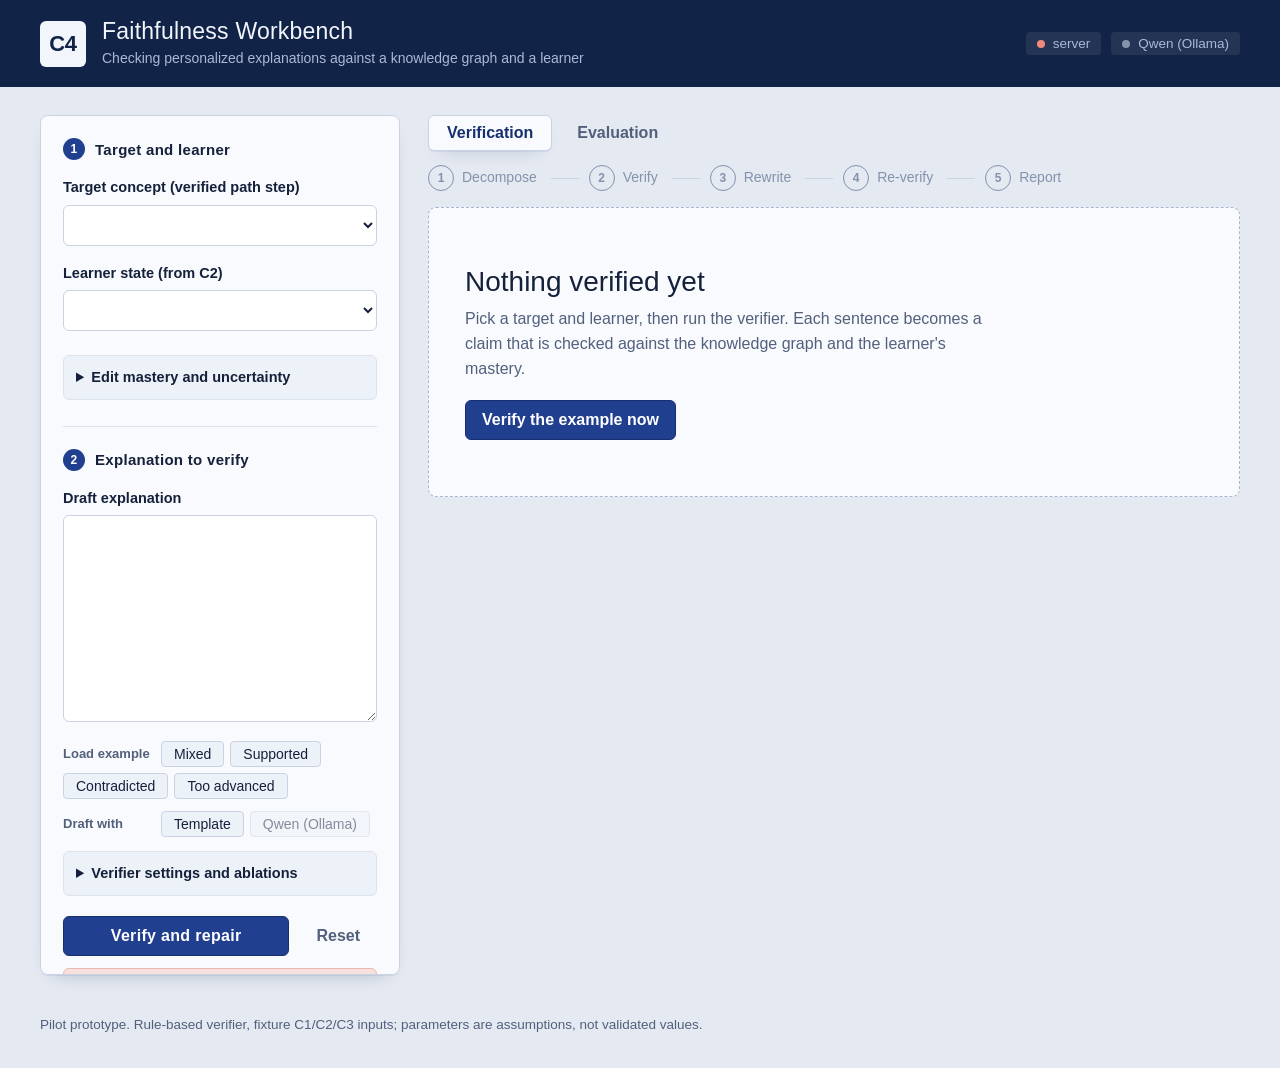
==== c4/web/index.html @ e32579dd "style: switch the workbench palette to navy blues Replace the teal and sand colours with a navy mast" ====
<!doctype html>
<html lang="en">
<head>
  <meta charset="utf-8">
  <meta name="viewport" content="width=device-width, initial-scale=1">
  <title>C4 Faithfulness Workbench</title>
  <link rel="icon" href="data:image/svg+xml,%3Csvg xmlns='http://www.w3.org/2000/svg' viewBox='0 0 32 32'%3E%3Crect width='32' height='32' fill='%23112347'/%3E%3Cpath d='M9 16.5l4.5 4.5L23 11' fill='none' stroke='white' stroke-width='3'/%3E%3C/svg%3E">
  <link rel="stylesheet" href="styles.css">
</head>
<body>
  <header class="topbar">
    <div class="brand">
      <span class="brand-mark" aria-hidden="true">C4</span>
      <div>
        <h1>Faithfulness Workbench</h1>
        <p>Checking personalized explanations against a knowledge graph and a learner</p>
      </div>
    </div>
    <div class="status" aria-live="polite">
      <span class="chip" id="chip-api" data-state="pending"><i></i>server</span>
      <span class="chip" id="chip-ollama" data-state="pending"><i></i>Qwen (Ollama)</span>
    </div>
  </header>

  <main class="layout">
    <aside class="panel inputs" aria-label="Inputs">
      <section>
        <h2 data-n="1">Target and learner</h2>
        <label for="target">Target concept (verified path step)</label>
        <select id="target"></select>
        <p class="hint" id="path-hint"></p>

        <label for="preset">Learner state (from C2)</label>
        <select id="preset"></select>
        <div id="learner-summary" class="learner-summary"></div>
        <details class="editor">
          <summary>Edit mastery and uncertainty</summary>
          <p class="hint">Mastery is the estimated probability the learner knows a concept; uncertainty is the model's
             spread around it. Untick a concept to simulate missing learner history.</p>
          <div id="learner-editor" class="learner-editor"></div>
        </details>
      </section>

      <section>
        <h2 data-n="2">Explanation to verify</h2>
        <label for="explanation">Draft explanation <span class="count" id="char-count"></span></label>
        <textarea id="explanation" rows="7" spellcheck="false" maxlength="2000"></textarea>
        <div class="tools">
          <span class="tools-label">Load example</span>
          <button type="button" class="chipbtn" data-scenario="mixed" title="Supported, contradicted and too-advanced claims together">Mixed</button>
          <button type="button" class="chipbtn" data-scenario="valid" title="Supported and appropriate">Supported</button>
          <button type="button" class="chipbtn" data-scenario="factual" title="Contradicted by the graph">Contradicted</button>
          <button type="button" class="chipbtn" data-scenario="cognitive" title="True, but relies on an unmastered concept">Too advanced</button>
        </div>
        <div class="tools">
          <span class="tools-label">Draft with</span>
          <button type="button" class="chipbtn" id="gen-template">Template</button>
          <button type="button" class="chipbtn" id="gen-ollama">Qwen (Ollama)</button>
        </div>
        <details class="editor" id="prompt-box" hidden>
          <summary>Prompt sent to the model</summary>
          <pre id="prompt-text"></pre>
        </details>
        <details class="editor">
          <summary>Verifier settings and ablations</summary>
          <div class="settings">
            <label class="check"><input type="checkbox" id="cfg-factual" checked> Factual verification</label>
            <label class="check"><input type="checkbox" id="cfg-cognitive" checked> Cognitive verification</label>
            <label class="check"><input type="checkbox" id="cfg-rewrite" checked> Rewrite loop</label>
            <label for="cfg-attempts">Max rewrite rounds <b id="cfg-attempts-val"></b></label>
            <input type="range" id="cfg-attempts" min="0" max="5" step="1">
            <label for="cfg-mastery">Mastery threshold <b id="cfg-mastery-val"></b></label>
            <input type="range" id="cfg-mastery" min="0.3" max="0.95" step="0.05">
            <label for="cfg-uncertainty">Uncertainty threshold <b id="cfg-uncertainty-val"></b></label>
            <input type="range" id="cfg-uncertainty" min="0.05" max="0.6" step="0.05">
            <p class="hint">Turning a check off reproduces the factual-only and cognitive-only ablations from the evaluation.</p>
          </div>
        </details>
        <div class="row">
          <button type="button" id="run" class="primary" title="Shortcut: ⌘/Ctrl + Enter in the text box">Verify and repair</button>
          <button type="button" id="reset" class="ghost">Reset</button>
        </div>
        <p class="error" id="error" role="alert" hidden></p>
      </section>
    </aside>

    <section class="output" aria-label="Results">
      <nav class="tabs" role="tablist">
        <button role="tab" id="tab-verify" aria-selected="true" aria-controls="view-verify">Verification</button>
        <button role="tab" id="tab-eval" aria-selected="false" aria-controls="view-eval">Evaluation</button>
      </nav>
      <div id="view-verify" role="tabpanel" aria-labelledby="tab-verify">
        <ol class="pipeline" id="pipeline" aria-label="Pipeline stages">
          <li data-stage="decompose">Decompose</li>
          <li data-stage="verify">Verify</li>
          <li data-stage="rewrite">Rewrite</li>
          <li data-stage="reverify">Re-verify</li>
          <li data-stage="report">Report</li>
        </ol>
        <div id="results" class="results">
          <div class="empty">
            <h2>Nothing verified yet</h2>
            <p>Pick a target and learner, then run the verifier. Each sentence becomes a claim that is
               checked against the knowledge graph and the learner's mastery.</p>
            <button type="button" id="run-empty">Verify the example now</button>
          </div>
        </div>
      </div>
      <div id="view-eval" role="tabpanel" aria-labelledby="tab-eval" hidden></div>
    </section>
  </main>

  <footer class="foot">
    Pilot prototype. Rule-based verifier, fixture C1/C2/C3 inputs; parameters are assumptions, not validated values.
  </footer>
  <script src="app.js"></script>
</body>
</html>
---- c4/web/styles.css ----
/* C4 workbench - quiet editorial theme: white paper, ink text, hairline rules. */
/* Josefin Sans (SIL OFL 1.1, see fonts/OFL.txt), self-hosted so the demo works offline. */
@font-face {
  font-family: "Josefin Sans"; font-style: normal; font-weight: 100 700; font-display: swap;
  src: url("fonts/JosefinSans.ttf") format("truetype");
}
@font-face {
  font-family: "Josefin Sans"; font-style: italic; font-weight: 100 700; font-display: swap;
  src: url("fonts/JosefinSans-Italic.ttf") format("truetype");
}

:root {
  --bg: #e4e9f2; --panel: #f8fafd; --panel-2: #edf1f8; --line: #c9d3e3; --line-soft: #dde4f0;
  --ink: #15203a; --muted: #52607c; --faint: #8592ac;
  --head: #112347; --head-ink: #f2f5fb; --head-muted: #a9b9d8;
  --accent: #213f8f; --accent-strong: #162f6e; --accent-soft: #d9e3f6;
  --ok: #2b7a4b; --ok-bg: #e0f0e4; --bad: #b0382b; --bad-bg: #f8e1dc;
  --warn: #8f6208; --warn-bg: #f6e9c8; --info: #2f5f9e; --info-bg: #dfe9f6;
  --series-fact: #213f8f; --series-cog: #d08a1e;
  --radius: 8px; --shadow: 0 1px 0 rgba(15, 30, 70, .06), 0 8px 20px -14px rgba(15, 30, 70, .4);
  --font: "Josefin Sans", "Avenir Next", "Century Gothic", "Helvetica Neue", Arial, sans-serif;
}
* { box-sizing: border-box; }
html { color-scheme: light; scroll-behavior: smooth; }
body { margin: 0; background: var(--bg); color: var(--ink); font: 400 16px/1.55 var(--font); }
h1, h2, h3, p { margin: 0; }
button, select, textarea, input, pre, code, summary { font-family: var(--font); color: inherit; }
button, select, textarea, input { font-size: inherit; }
::selection { background: #f3d98b; }

/* ---------- masthead ---------- */
.topbar {
  display: flex; align-items: center; justify-content: space-between; gap: 24px;
  padding: 18px 40px; background: var(--head); color: var(--head-ink);
}
.brand { display: flex; align-items: center; gap: 16px; min-width: 0; }
.brand-mark {
  display: grid; place-items: center; width: 46px; height: 46px; border-radius: 6px;
  background: var(--head-ink); color: var(--head); font: 700 22px/1 var(--font); letter-spacing: -.01em;
}
.brand h1 { font: 400 23px/1.2 var(--font); letter-spacing: .01em; }
.brand p { color: var(--head-muted); font-size: 14px; margin-top: 2px; }
.status { display: flex; gap: 10px; flex-wrap: wrap; justify-content: flex-end; }
.chip {
  display: inline-flex; align-items: center; gap: 8px; padding: 4px 11px; border-radius: 4px;
  font: 400 13.5px var(--font); color: var(--head-muted); background: rgba(255, 255, 255, .08);
}
.chip i { width: 8px; height: 8px; border-radius: 50%; background: var(--faint); }
.chip[data-state="ok"] { color: var(--head-ink); } .chip[data-state="ok"] i { background: #6fd39a; }
.chip[data-state="off"] i { background: #f08a7c; }

/* ---------- layout ---------- */
.layout {
  display: grid; grid-template-columns: 360px minmax(0, 1fr); gap: 28px;
  max-width: 1320px; margin: 0 auto; padding: 28px 40px 8px; align-items: start;
}
.panel, .inputs, .block, .tile, .claim, .step, .banner {
  background: var(--panel); border: 1px solid var(--line); border-radius: var(--radius); box-shadow: var(--shadow);
}
.inputs { position: sticky; top: 20px; max-height: calc(100vh - 40px); overflow: auto; padding: 22px 22px 24px; }
.inputs section + section { margin-top: 26px; padding-top: 22px; border-top: 1px solid var(--line-soft); }
.inputs h2 {
  display: flex; align-items: center; gap: 10px; font: 600 15px var(--font); letter-spacing: .02em; color: var(--ink); margin-bottom: 2px;
}
.inputs h2::before {
  content: attr(data-n); display: inline-grid; place-items: center; width: 22px; height: 22px; border-radius: 50%;
  background: var(--accent); color: #fff; font: 600 12px var(--font);
}
label { display: block; font-weight: 600; font-size: 14.5px; margin: 16px 0 6px; }
.count { font-weight: 400; color: var(--faint); float: right; font-size: 13px; }
select, textarea {
  width: 100%; padding: 10px 12px; background: #fff; border: 1px solid var(--line); border-radius: 6px; outline: none;
  transition: border-color .15s, box-shadow .15s;
}
select:hover, textarea:hover { border-color: #a9b6cf; }
select:focus, textarea:focus { border-color: var(--accent); box-shadow: 0 0 0 3px rgba(33, 63, 143, .2); }
textarea { resize: vertical; min-height: 130px; font: 400 17px/1.55 var(--font); }
.hint { color: var(--muted); font-size: 13.5px; margin-top: 7px; }
.row { display: flex; gap: 10px; margin-top: 20px; }
button {
  cursor: pointer; border-radius: 6px; padding: 10px 16px; border: 1px solid var(--line); background: #fff;
  font-weight: 600; transition: background .15s, border-color .15s, transform .05s;
}
button:hover:not(:disabled) { border-color: var(--accent); color: var(--accent-strong); }
button:active:not(:disabled) { transform: translateY(1px); }
button:disabled { opacity: .5; cursor: default; }
button:focus-visible { outline: 3px solid rgba(33, 63, 143, .45); outline-offset: 2px; }
button.primary { background: var(--accent); color: #fff; border-color: var(--accent-strong); flex: 1; font-size: 16px; letter-spacing: .02em; }
button.primary:hover:not(:disabled) { background: var(--accent-strong); color: #fff; }
button.ghost { border-color: transparent; background: transparent; color: var(--muted); }
.error { margin-top: 12px; padding: 9px 12px; border-radius: 6px; background: var(--bad-bg); border: 1px solid #e8b9b0; color: var(--bad); font-size: 14px; }
.learner-summary { margin-top: 10px; display: flex; flex-wrap: wrap; gap: 6px; }
.learner-summary .chip { color: var(--ink); background: var(--panel-2); border: 1px solid var(--line-soft); padding: 2px 9px; font-size: 13px; }
.learner-summary .chip i { display: none; }

/* ---------- output ---------- */
.tabs { display: flex; gap: 6px; margin-bottom: 14px; }
.tabs button {
  border: 1px solid transparent; border-radius: 6px; background: transparent; color: var(--muted); padding: 8px 18px;
}
.tabs button:hover { background: rgba(255, 255, 255, .5); border-color: transparent; color: var(--ink); }
.tabs button[aria-selected="true"] { background: var(--panel); border-color: var(--line); color: var(--accent-strong); box-shadow: var(--shadow); }
#view-verify, #view-eval { padding: 0; }
.pipeline { display: flex; flex-wrap: wrap; list-style: none; margin: 0 0 16px; padding: 0; font-size: 14px; counter-reset: stage; }
.pipeline li { counter-increment: stage; display: flex; align-items: center; gap: 8px; color: var(--faint); }
.pipeline li::before {
  content: counter(stage); display: inline-grid; place-items: center; width: 24px; height: 24px; border-radius: 50%;
  border: 1.5px solid var(--faint); font-size: 12px; font-weight: 600;
}
.pipeline li + li::after { content: none; }
.pipeline li + li { margin-left: 10px; }
.pipeline li + li > span { display: none; }
.pipeline li:not(:last-child)::after { content: ""; display: inline-block; width: 28px; height: 1.5px; background: var(--line); margin-left: 6px; }
.pipeline li.done { color: var(--ink); font-weight: 600; }
.pipeline li.done::before { content: "✓"; background: var(--accent); border-color: var(--accent); color: #fff; }
.empty { padding: 56px 36px; text-align: left; color: var(--muted); background: var(--panel); border: 1px dashed #a9b6cf; border-radius: var(--radius); }
.empty h2 { font: 400 28px/1.25 var(--font); color: var(--ink); margin-bottom: 8px; }
.empty p { max-width: 520px; margin: 0 0 18px; }
.empty button { background: var(--accent); color: #fff; border-color: var(--accent-strong); }
.empty button:hover:not(:disabled) { background: var(--accent-strong); color: #fff; }
.foot { max-width: 1320px; margin: 18px auto 0; padding: 14px 40px 32px; color: var(--muted); font-size: 13.5px; }

/* ---------- results ---------- */
.verdict { display: flex; align-items: center; gap: 14px; padding: 14px 18px; border-radius: var(--radius); margin-bottom: 14px; border: 1px solid; }
.verdict.ok { background: var(--ok-bg); border-color: #b5d8bf; color: #1d5a37; }
.verdict.warn { background: var(--warn-bg); border-color: #e3cf97; color: var(--warn); }
.verdict .mark { display: grid; place-items: center; width: 34px; height: 34px; border-radius: 50%; background: currentColor; flex: none; }
.verdict .mark span { color: #fff; font-weight: 700; font-size: 18px; }
.verdict strong { display: block; font: 600 18px/1.3 var(--font); }
.verdict small { font-size: 14px; opacity: .9; }
.tiles { display: grid; grid-template-columns: repeat(3, minmax(0, 1fr)); gap: 12px; margin: 0 0 14px; border: 0; }
.tile { padding: 14px 18px 15px; border-left-width: 1px; }
.tile:nth-child(3n + 1) { padding-left: 18px; }
.tile .label { font-size: 13px; color: var(--muted); font-weight: 600; letter-spacing: .04em; text-transform: uppercase; }
.tile .value { font: 300 34px/1.15 var(--font); margin-top: 4px; font-variant-numeric: tabular-nums; }
.tile .value .arrow { color: var(--faint); margin: 0 6px; font-size: 22px; }
.tile .sub { font-size: 13.5px; color: var(--muted); margin-top: 3px; }
.tile.good .value { color: var(--ok); }
.block { margin: 0 0 14px; padding: 20px 22px 22px; }
.block > h3 { font: 400 25px/1.25 var(--font); }
.block > p.lede { color: var(--muted); font-size: 14.5px; margin: 3px 0 14px; }
.claims, .trace { display: grid; gap: 10px; border: 0; }
.claim { border-left: 5px solid var(--line); padding: 13px 16px 14px; box-shadow: none; background: #fff; }
.claim[data-ok="true"] { border-left-color: var(--ok); }
.claim[data-ok="false"] { border-left-color: var(--bad); }
.claim-head { display: flex; gap: 12px; align-items: center; justify-content: space-between; }
.claim-id { font: 600 13px var(--font); color: var(--muted); letter-spacing: .04em; text-transform: uppercase; }
.claim[data-ok="true"] .claim-id::before { content: "✓ "; color: var(--ok); }
.claim[data-ok="false"] .claim-id::before { content: "✕ "; color: var(--bad); }
.claim-text { margin: 5px 0 9px; font: 400 19px/1.45 var(--font); }
.badges { display: flex; flex-wrap: wrap; gap: 6px; align-items: center; }
.badge { display: inline-block; padding: 2px 9px; border-radius: 4px; background: var(--panel-2); border: 1px solid var(--line-soft); font: 400 13.5px var(--font); color: var(--muted); }
.badge .k { margin-right: 6px; color: var(--faint); }
.badge.ok { background: var(--ok-bg); border-color: #bfdcc7; color: var(--ok); }
.badge.bad { background: var(--bad-bg); border-color: #ecc3bb; color: var(--bad); }
.badge.warn { background: var(--warn-bg); border-color: #e6d4a0; color: var(--warn); }
.badge.info { background: var(--info-bg); border-color: #c1d4e8; color: var(--info); }
.evidence { margin-top: 9px; font-size: 14px; color: var(--muted); }
.evidence b { color: var(--ink); font-weight: 600; }
.why { margin-top: 5px; font-size: 14px; color: var(--bad); }
.step { padding: 0; overflow: hidden; box-shadow: none; background: #fff; }
.step-head { padding: 9px 14px; background: var(--panel-2); border-bottom: 1px solid var(--line-soft); font-size: 14px; display: flex; gap: 6px 10px; flex-wrap: wrap; align-items: center; }
.diff { padding: 10px 14px 12px; font: 400 18px/1.45 var(--font); }
.diff p { padding: 4px 10px; margin: 4px 0; border-radius: 4px; border: 0; }
.diff .del { color: var(--bad); background: var(--bad-bg); text-decoration: line-through; text-decoration-thickness: 1px; }
.diff .add { color: var(--ink); background: var(--ok-bg); }
.final { padding: 16px 20px; border-radius: 6px; border: 1px solid #b5d8bf; border-left: 5px solid var(--ok); background: var(--ok-bg); font: 300 23px/1.5 var(--font); }
.final.unresolved { border-color: #e3cf97; border-left-color: var(--warn); background: var(--warn-bg); }
.notice { margin-top: 14px; display: flex; gap: 8px; flex-wrap: wrap; align-items: center; font-size: 14.5px; }
details.json { margin: 0 0 14px; background: var(--panel); border: 1px solid var(--line); border-radius: var(--radius); box-shadow: var(--shadow); }
details.json summary { cursor: pointer; padding: 13px 18px; font-weight: 600; font-size: 14.5px; }
details.json pre { margin: 0; padding: 14px 18px; overflow: auto; max-height: 360px; font: 400 13.5px/1.55 var(--font); background: #fff; border-top: 1px solid var(--line-soft); }
.json-actions { padding: 12px 18px 16px; }

/* ---------- editors and tools ---------- */
.tools { display: flex; flex-wrap: wrap; align-items: center; gap: 6px; margin-top: 12px; }
.tools-label { font-size: 13px; font-weight: 600; color: var(--muted); min-width: 92px; }
.chipbtn { padding: 4px 12px; font-size: 14px; border-radius: 4px; background: var(--panel-2); border: 1px solid var(--line); font-weight: 500; }
.chipbtn:hover:not(:disabled) { background: var(--accent-soft); border-color: var(--accent); color: var(--accent-strong); }
details.editor { margin-top: 14px; border: 1px solid var(--line-soft); border-radius: 6px; background: var(--panel-2); padding: 0 12px; }
details.editor summary { cursor: pointer; padding: 10px 0; font-size: 14.5px; font-weight: 600; }
details.editor[open] { padding-bottom: 12px; }
details.editor pre { margin: 6px 0 0; padding: 10px 12px; white-space: pre-wrap; font: 400 13px/1.5 var(--font); color: var(--muted); background: #fff; border-radius: 4px; }
.learner-editor { display: grid; gap: 10px; margin-top: 10px; }
.lrow { display: grid; grid-template-columns: 18px 1fr; gap: 2px 8px; align-items: center; font-size: 14px; }
.lrow .lname { font-weight: 600; }
.lrow .lsliders { grid-column: 2; display: grid; grid-template-columns: 76px 1fr 38px; gap: 8px; align-items: center; color: var(--muted); font-size: 13px; }
.lrow[data-off="true"] .lsliders, .lrow[data-off="true"] .lname { opacity: .4; }
input[type="range"] { width: 100%; accent-color: var(--accent); }
input[type="checkbox"] { accent-color: var(--accent); width: 16px; height: 16px; }
.settings label.check { display: flex; gap: 8px; align-items: center; font-weight: 500; margin: 9px 0; }
.settings label { margin-top: 12px; }
.settings b { float: right; font-size: 13px; }

/* ---------- evaluation ---------- */
.banner { padding: 13px 18px; background: var(--warn-bg); border-color: #e3cf97; color: #5e4207; font-size: 14.5px; margin-bottom: 14px; box-shadow: none; }
.banner b { font-weight: 700; }
.legend { display: flex; gap: 22px; font-size: 13.5px; color: var(--muted); margin: 8px 0 12px; }
.legend i { display: inline-block; width: 14px; height: 6px; border-radius: 2px; margin-right: 8px; vertical-align: middle; }
.bars { display: grid; gap: 18px; margin-bottom: 18px; }
.bargroup .bname { font-weight: 600; font-size: 14.5px; margin-bottom: 5px; }
.barrow { display: grid; grid-template-columns: 1fr 60px; gap: 10px; align-items: center; margin: 4px 0; }
.track { height: 9px; background: var(--panel-2); border: 1px solid var(--line-soft); border-radius: 5px; overflow: hidden; }
.fill { height: 100%; border-radius: 5px; min-width: 3px; }
.fill.fact { background: var(--series-fact); } .fill.cog { background: var(--series-cog); }
.barrow .num { font-size: 14px; text-align: right; font-weight: 600; }
table.data { width: 100%; border-collapse: collapse; font-size: 14.5px; margin-top: 8px; }
table.data th, table.data td { padding: 9px 10px; border-bottom: 1px solid var(--line-soft); text-align: right; font-variant-numeric: tabular-nums; }
table.data th:first-child, table.data td:first-child { text-align: left; padding-left: 0; }
table.data thead th { color: var(--muted); font-size: 12.5px; font-weight: 600; text-transform: uppercase; letter-spacing: .06em; border-bottom: 2px solid var(--line); }
table.data tbody tr:hover td { background: var(--panel-2); }
table.data tr.hl td { background: var(--accent-soft); font-weight: 600; }
.scroll { overflow-x: auto; }
ul.limits { margin: 8px 0 0; padding-left: 20px; color: var(--muted); font-size: 14.5px; }
ul.limits li { margin: 6px 0; }
.example { border: 1px solid var(--line-soft); border-radius: 6px; background: #fff; padding: 10px 14px; margin-top: 10px; font-size: 14.5px; box-shadow: none; }
.example code { font-size: 12.5px; color: var(--faint); font-weight: 600; letter-spacing: .04em; }
.example p { margin: 4px 0; font-size: 16.5px; }
.busy { opacity: .6; pointer-events: none; }

@media (max-width: 920px) {
  .layout { grid-template-columns: 1fr; padding: 16px; gap: 18px; }
  .inputs { position: static; max-height: none; }
  .topbar { padding: 14px 16px; flex-wrap: wrap; }
  .tiles { grid-template-columns: repeat(2, minmax(0, 1fr)); }
  .foot { padding: 14px 16px 28px; }
}
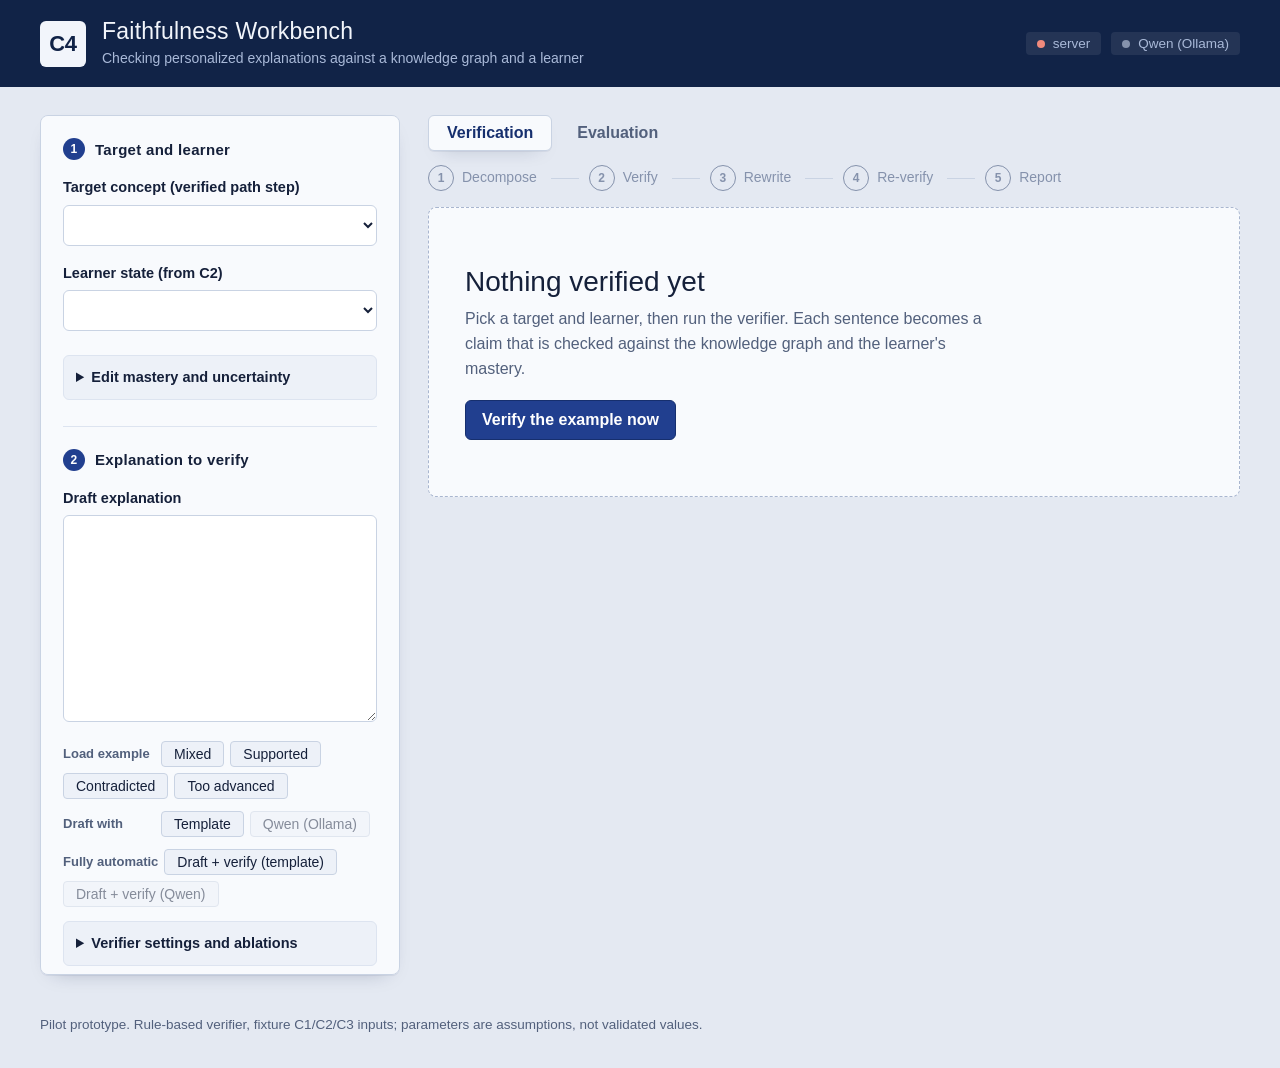
==== commit 94a210b8: "feat: add one-call draft, verify, and repair (explain endpoint and UI)" ====
--- a/c4/web/index.html
+++ b/c4/web/index.html
@@ -56,6 +56,11 @@
           <span class="tools-label">Draft with</span>
           <button type="button" class="chipbtn" id="gen-template">Template</button>
           <button type="button" class="chipbtn" id="gen-ollama">Qwen (Ollama)</button>
+        </div>
+        <div class="tools">
+          <span class="tools-label">Fully automatic</span>
+          <button type="button" class="chipbtn" id="auto-template" title="Draft with the template, then verify and repair in one step">Draft + verify (template)</button>
+          <button type="button" class="chipbtn" id="auto-ollama" title="Draft with the local model, then verify and repair in one step">Draft + verify (Qwen)</button>
         </div>
         <details class="editor" id="prompt-box" hidden>
           <summary>Prompt sent to the model</summary>
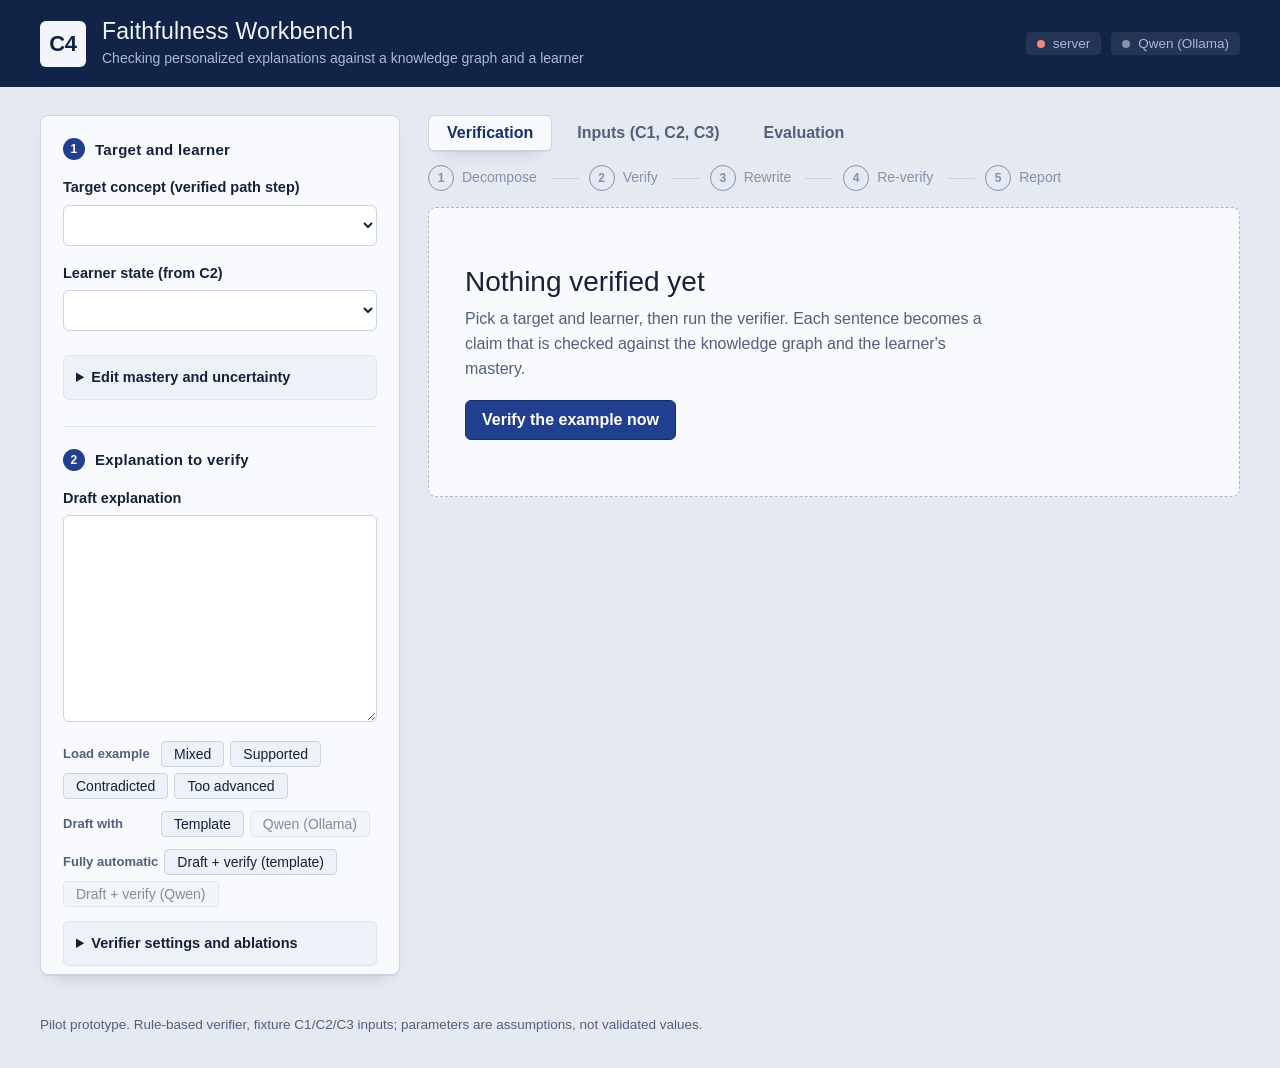
==== commit b56a0065: "feat: add Inputs tab showing the C1, C2, and C3 inputs behind a run" ====
--- a/c4/web/index.html
+++ b/c4/web/index.html
@@ -92,6 +92,7 @@
     <section class="output" aria-label="Results">
       <nav class="tabs" role="tablist">
         <button role="tab" id="tab-verify" aria-selected="true" aria-controls="view-verify">Verification</button>
+        <button role="tab" id="tab-inputs" aria-selected="false" aria-controls="view-inputs">Inputs (C1, C2, C3)</button>
         <button role="tab" id="tab-eval" aria-selected="false" aria-controls="view-eval">Evaluation</button>
       </nav>
       <div id="view-verify" role="tabpanel" aria-labelledby="tab-verify">
@@ -111,6 +112,7 @@
           </div>
         </div>
       </div>
+      <div id="view-inputs" role="tabpanel" aria-labelledby="tab-inputs" hidden></div>
       <div id="view-eval" role="tabpanel" aria-labelledby="tab-eval" hidden></div>
     </section>
   </main>
--- a/c4/web/styles.css
+++ b/c4/web/styles.css
@@ -225,3 +225,10 @@
   .tiles { grid-template-columns: repeat(2, minmax(0, 1fr)); }
   .foot { padding: 14px 16px 28px; }
 }
+
+.ctx { padding: 10px 0; border-top: 1px solid var(--line-soft); }
+.ctx:first-of-type { border-top: 0; }
+.ctx h4 { font: 600 17px/1.3 var(--font); margin: 0; }
+ul.plain { list-style: none; margin: 6px 0 0; padding: 0; font-size: 14.5px; }
+ul.plain li { padding: 2px 0; }
+ul.plain li.false { color: var(--bad); }
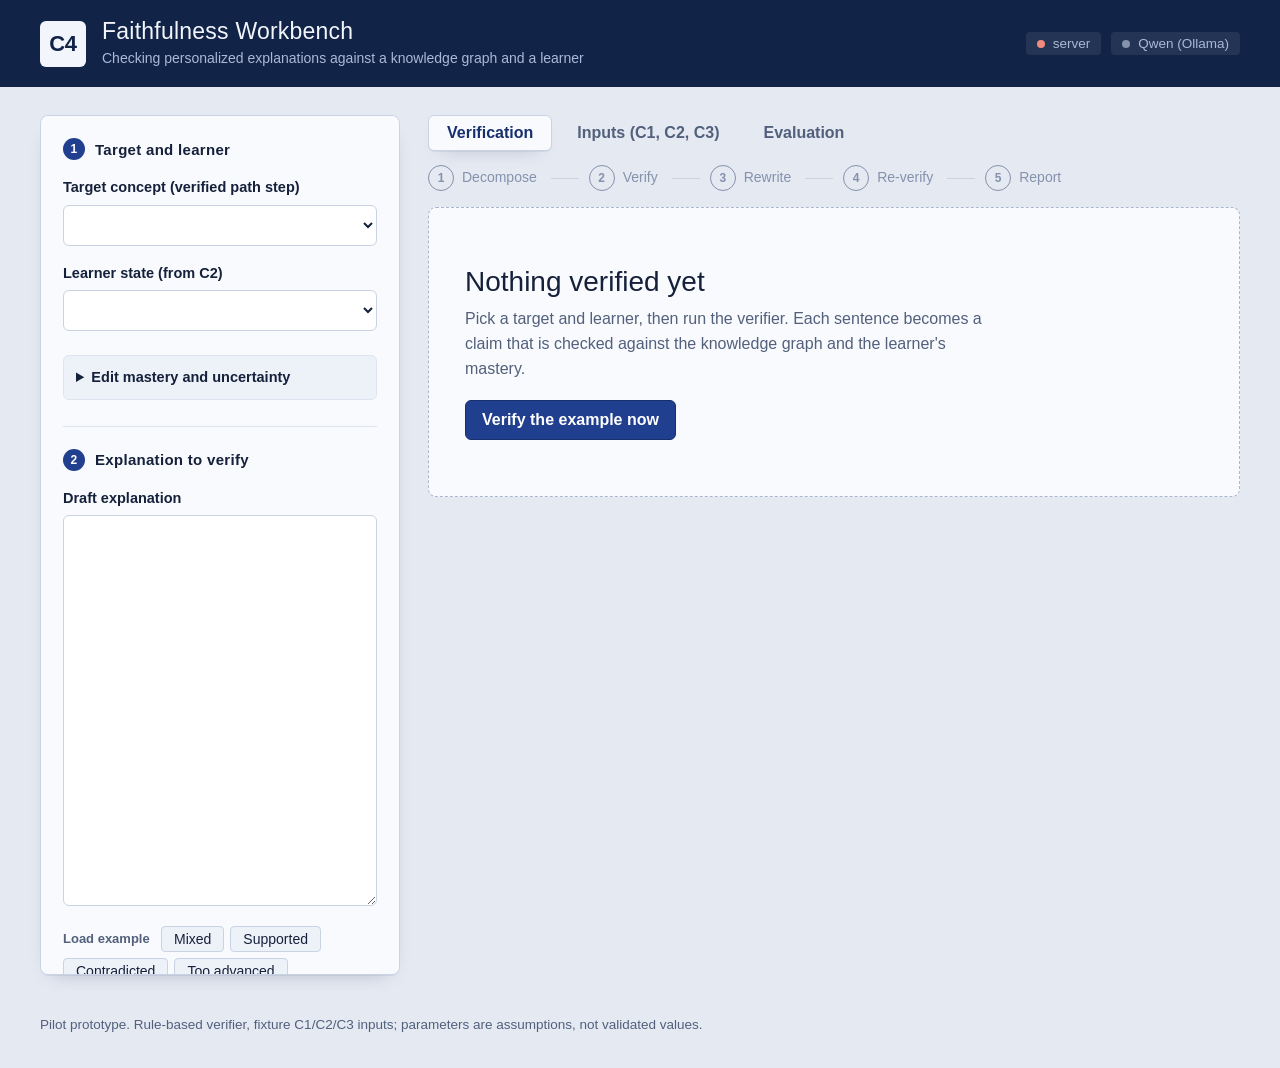
==== commit 0ebff8cc: "feat: structured explanations with learner-specific repair and a document-style UI" ====
--- a/c4/web/index.html
+++ b/c4/web/index.html
@@ -44,7 +44,7 @@
       <section>
         <h2 data-n="2">Explanation to verify</h2>
         <label for="explanation">Draft explanation <span class="count" id="char-count"></span></label>
-        <textarea id="explanation" rows="7" spellcheck="false" maxlength="2000"></textarea>
+        <textarea id="explanation" rows="14" spellcheck="false" maxlength="20000"></textarea>
         <div class="tools">
           <span class="tools-label">Load example</span>
           <button type="button" class="chipbtn" data-scenario="mixed" title="Supported, contradicted and too-advanced claims together">Mixed</button>
--- a/c4/web/styles.css
+++ b/c4/web/styles.css
@@ -232,3 +232,47 @@
 ul.plain { list-style: none; margin: 6px 0 0; padding: 0; font-size: 14.5px; }
 ul.plain li { padding: 2px 0; }
 ul.plain li.false { color: var(--bad); }
+
+/* ---------- final explanation document ---------- */
+.doc { background: #fff; border: 1px solid var(--line); border-radius: var(--radius); padding: 18px 26px 22px; }
+.doc.unresolved { border-color: #e3cf97; }
+.docbar { display: flex; flex-wrap: wrap; gap: 6px 16px; align-items: center; margin-bottom: 14px; padding-bottom: 12px; border-bottom: 1px solid var(--line-soft); font-size: 14px; color: var(--muted); }
+.docbar .open { color: var(--warn); font-weight: 600; }
+.docbar .copy { margin-left: auto; display: inline-flex; gap: 7px; align-items: center; padding: 5px 12px; }
+.dh { display: flex; align-items: center; gap: 10px; margin: 22px 0 8px; }
+.dh2 { font: 300 32px/1.2 var(--font); color: var(--head); margin-top: 4px; }
+.dh3 { font: 600 17px/1.3 var(--font); letter-spacing: .05em; text-transform: uppercase; color: var(--accent-strong); }
+.dh .hi { display: grid; place-items: center; width: 30px; height: 30px; border-radius: 50%; background: var(--accent-soft); color: var(--accent-strong); }
+.dl { list-style: none; margin: 0; padding: 0; display: grid; gap: 6px; }
+.dl li, .dp { font: 400 19px/1.5 var(--font); }
+.sent { display: inline; }
+.sent .gut { display: inline-grid; place-items: center; vertical-align: -3px; width: 22px; height: 22px; margin-right: 9px; border-radius: 50%; }
+.sent.verified .gut { background: var(--ok-bg); color: var(--ok); }
+.sent.rewritten .gut { background: var(--info-bg); color: var(--info); }
+.sent.grounded .gut { background: var(--accent-soft); color: var(--accent); }
+.sent.open .gut { background: var(--bad-bg); color: var(--bad); }
+.sent.open { color: var(--bad); }
+.cite { color: var(--accent); font-size: 12px; margin-left: 3px; cursor: help; }
+.sources { margin-top: 24px; padding-top: 12px; border-top: 1px solid var(--line-soft); font-size: 14px; color: var(--muted); }
+.sources b { color: var(--ink); }
+.sources ol { margin: 6px 0 0; padding-left: 22px; }
+.pathbox { margin: 6px 0 4px; padding: 14px 16px; border-radius: var(--radius); background: var(--panel-2); border: 1px solid var(--line-soft); }
+.flow { display: flex; flex-wrap: nowrap; align-items: stretch; gap: 4px; overflow-x: auto; padding-bottom: 2px; }
+.flow .arr { align-self: center; color: var(--faint); font-size: 18px; flex: none; }
+.node { display: grid; grid-template-columns: auto 1fr; column-gap: 8px; align-items: center; padding: 8px 10px 8px 9px; border-radius: 8px; border: 1px solid var(--line); background: #fff; min-width: 0; flex: 1 1 auto; }
+.node svg { grid-row: span 2; }
+.node b { font: 600 15px/1.2 var(--font); }
+.node small { font-size: 13px; color: var(--muted); }
+.node.ok { border-color: #a9d3b6; background: var(--ok-bg); color: var(--ok); }
+.node.bad { border-color: #e3b3aa; background: var(--bad-bg); color: var(--bad); }
+.node.warn { border-color: #e1cd93; background: var(--warn-bg); color: var(--warn); }
+.node.info { border-color: #bcd0e6; background: var(--info-bg); color: var(--info); }
+.node.target { border-color: var(--accent); background: var(--accent); color: #fff; }
+.node.target small { color: #cfdaf3; }
+.node b { color: var(--ink); }
+.node.target b { color: #fff; }
+.legend { display: flex; flex-wrap: wrap; gap: 6px 18px; margin-top: 10px; font-size: 13.5px; color: var(--muted); }
+.legend i { display: inline-block; width: 11px; height: 11px; border-radius: 3px; margin-right: 6px; vertical-align: -1px; }
+.legend i.ok { background: var(--ok); } .legend i.bad { background: var(--bad); }
+.legend i.warn { background: #d0a020; } .legend i.target { background: var(--accent); }
+.legend .ceiling { margin-left: auto; font-weight: 600; color: var(--ink); }
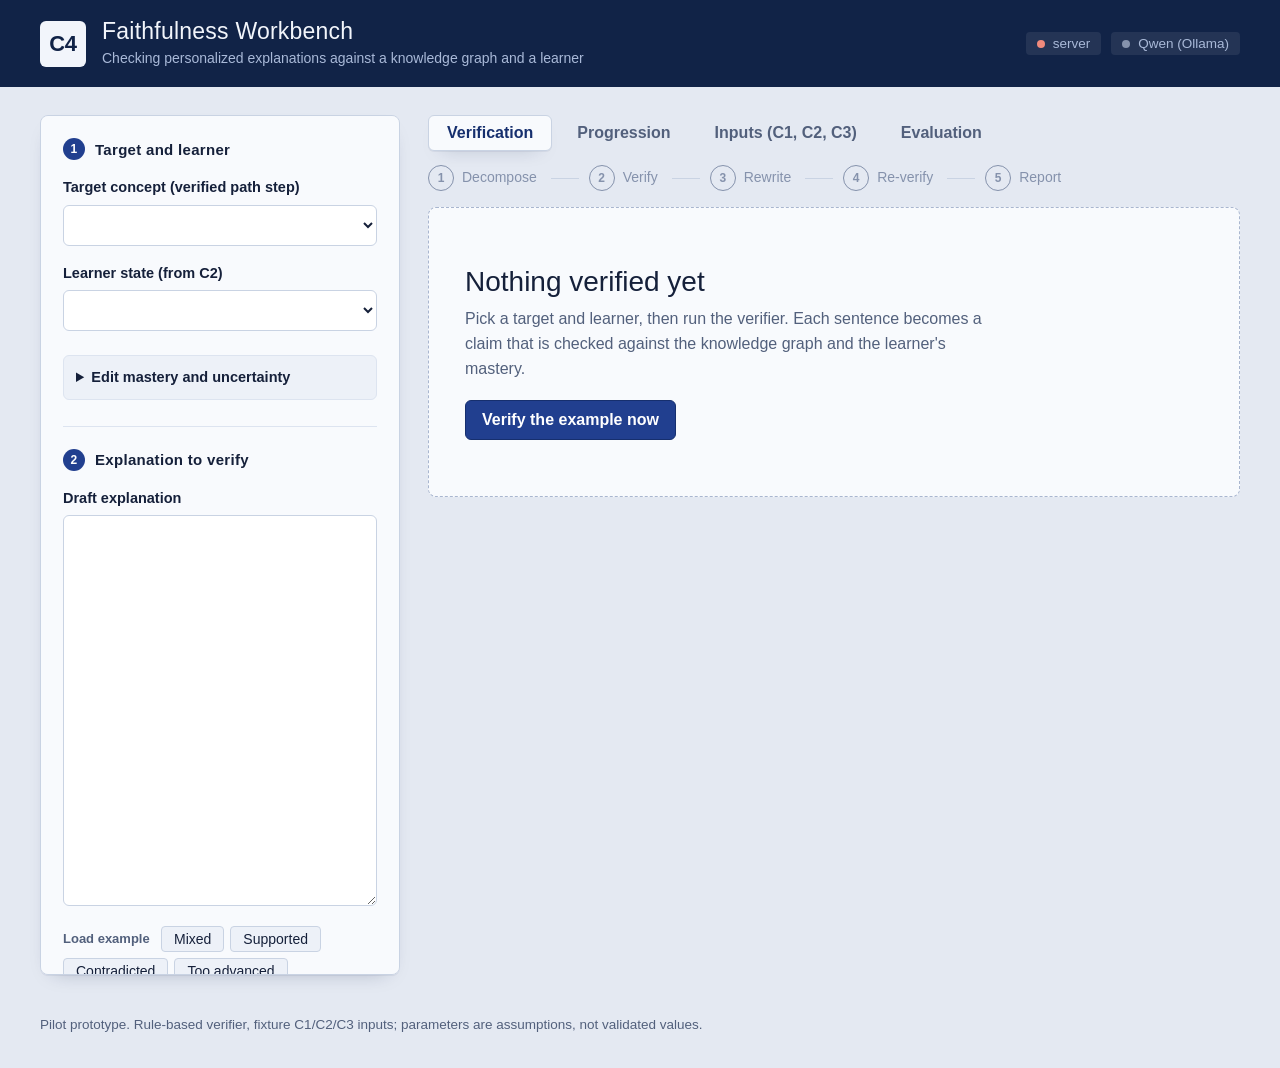
==== commit 47bb6400: "feat: add the Progression tab and progression evidence to the workbench" ====
--- a/c4/web/index.html
+++ b/c4/web/index.html
@@ -92,6 +92,7 @@
     <section class="output" aria-label="Results">
       <nav class="tabs" role="tablist">
         <button role="tab" id="tab-verify" aria-selected="true" aria-controls="view-verify">Verification</button>
+        <button role="tab" id="tab-progress" aria-selected="false" aria-controls="view-progress">Progression</button>
         <button role="tab" id="tab-inputs" aria-selected="false" aria-controls="view-inputs">Inputs (C1, C2, C3)</button>
         <button role="tab" id="tab-eval" aria-selected="false" aria-controls="view-eval">Evaluation</button>
       </nav>
@@ -112,6 +113,7 @@
           </div>
         </div>
       </div>
+      <div id="view-progress" role="tabpanel" aria-labelledby="tab-progress" hidden></div>
       <div id="view-inputs" role="tabpanel" aria-labelledby="tab-inputs" hidden></div>
       <div id="view-eval" role="tabpanel" aria-labelledby="tab-eval" hidden></div>
     </section>
--- a/c4/web/styles.css
+++ b/c4/web/styles.css
@@ -100,7 +100,7 @@
 }
 .tabs button:hover { background: rgba(255, 255, 255, .5); border-color: transparent; color: var(--ink); }
 .tabs button[aria-selected="true"] { background: var(--panel); border-color: var(--line); color: var(--accent-strong); box-shadow: var(--shadow); }
-#view-verify, #view-eval { padding: 0; }
+#view-verify, #view-eval, #view-progress { padding: 0; }
 .pipeline { display: flex; flex-wrap: wrap; list-style: none; margin: 0 0 16px; padding: 0; font-size: 14px; counter-reset: stage; }
 .pipeline li { counter-increment: stage; display: flex; align-items: center; gap: 8px; color: var(--faint); }
 .pipeline li::before {
@@ -234,26 +234,31 @@
 ul.plain li.false { color: var(--bad); }
 
 /* ---------- final explanation document ---------- */
-.doc { background: #fff; border: 1px solid var(--line); border-radius: var(--radius); padding: 18px 26px 22px; }
+.doc { background: #fff; border: 1px solid var(--line); border-radius: var(--radius); padding: 18px 28px 24px; }
 .doc.unresolved { border-color: #e3cf97; }
-.docbar { display: flex; flex-wrap: wrap; gap: 6px 16px; align-items: center; margin-bottom: 14px; padding-bottom: 12px; border-bottom: 1px solid var(--line-soft); font-size: 14px; color: var(--muted); }
+.docbar { display: flex; align-items: center; justify-content: space-between; gap: 10px 20px; margin-bottom: 16px; padding-bottom: 12px; border-bottom: 1px solid var(--line-soft); font-size: 14px; color: var(--muted); }
+.docbar .stats { display: flex; flex-wrap: wrap; gap: 4px 18px; min-width: 0; }
 .docbar .open { color: var(--warn); font-weight: 600; }
-.docbar .copy { margin-left: auto; display: inline-flex; gap: 7px; align-items: center; padding: 5px 12px; }
-.dh { display: flex; align-items: center; gap: 10px; margin: 22px 0 8px; }
-.dh2 { font: 300 32px/1.2 var(--font); color: var(--head); margin-top: 4px; }
-.dh3 { font: 600 17px/1.3 var(--font); letter-spacing: .05em; text-transform: uppercase; color: var(--accent-strong); }
-.dh .hi { display: grid; place-items: center; width: 30px; height: 30px; border-radius: 50%; background: var(--accent-soft); color: var(--accent-strong); }
-.dl { list-style: none; margin: 0; padding: 0; display: grid; gap: 6px; }
+.docbar .copy { flex: none; display: inline-flex; gap: 7px; align-items: center; padding: 5px 12px; white-space: nowrap; }
+.dh { display: flex; align-items: center; gap: 12px; margin: 26px 0 10px; }
+.dh2 { font: 300 32px/1.2 var(--font); color: var(--head); margin: 4px 0 14px; }
+.dh3 { font: 600 16px/1.3 var(--font); letter-spacing: .06em; text-transform: uppercase; color: var(--accent-strong); }
+.dh .hi { flex: none; display: grid; place-items: center; width: 24px; height: 24px; border-radius: 50%; background: var(--accent-soft); color: var(--accent-strong); }
+.dl { list-style: none; margin: 0; padding: 0; display: grid; gap: 8px; }
+.dl li { display: grid; gap: 8px; }
 .dl li, .dp { font: 400 19px/1.5 var(--font); }
-.sent { display: inline; }
-.sent .gut { display: inline-grid; place-items: center; vertical-align: -3px; width: 22px; height: 22px; margin-right: 9px; border-radius: 50%; }
+.dp { display: grid; gap: 8px; }
+.sent { display: grid; grid-template-columns: 24px 1fr; column-gap: 12px; align-items: start; }
+.sent .gut { display: grid; place-items: center; width: 24px; height: 24px; margin-top: 2px; border-radius: 50%; }
+.sent .gut svg { display: block; }
+.sent .txt { min-width: 0; overflow-wrap: anywhere; }
 .sent.verified .gut { background: var(--ok-bg); color: var(--ok); }
 .sent.rewritten .gut { background: var(--info-bg); color: var(--info); }
 .sent.grounded .gut { background: var(--accent-soft); color: var(--accent); }
 .sent.open .gut { background: var(--bad-bg); color: var(--bad); }
-.sent.open { color: var(--bad); }
-.cite { color: var(--accent); font-size: 12px; margin-left: 3px; cursor: help; }
-.sources { margin-top: 24px; padding-top: 12px; border-top: 1px solid var(--line-soft); font-size: 14px; color: var(--muted); }
+.sent.open .txt { color: var(--bad); }
+.cite { color: var(--accent); font-size: 12px; margin-left: 3px; cursor: help; vertical-align: super; line-height: 0; }
+.sources { margin-top: 26px; padding-top: 12px; border-top: 1px solid var(--line-soft); font-size: 14px; color: var(--muted); }
 .sources b { color: var(--ink); }
 .sources ol { margin: 6px 0 0; padding-left: 22px; }
 .pathbox { margin: 6px 0 4px; padding: 14px 16px; border-radius: var(--radius); background: var(--panel-2); border: 1px solid var(--line-soft); }
@@ -276,3 +281,39 @@
 .legend i.ok { background: var(--ok); } .legend i.bad { background: var(--bad); }
 .legend i.warn { background: #d0a020; } .legend i.target { background: var(--accent); }
 .legend .ceiling { margin-left: auto; font-weight: 600; color: var(--ink); }
+
+
+/* ---------- Bloom progression ---------- */
+:root { --series-a: #8592ac; --series-b: #d08a1e; --series-c: #213f8f; }
+.journey { display: grid; grid-template-columns: repeat(6, minmax(0, 1fr)); gap: 6px; margin: 4px 0 12px; }
+.lvl { padding: 9px 8px 8px; border-radius: 8px; border: 1px solid var(--line); background: #fff; text-align: center; color: var(--faint); }
+.lvl b { display: block; font: 600 13px/1.2 var(--font); letter-spacing: .04em; text-transform: uppercase; }
+.lvl small { font-size: 12.5px; }
+.lvl.done { background: var(--ok-bg); border-color: #a9d3b6; color: var(--ok); }
+.lvl.target { border: 2px solid var(--accent); background: var(--accent-soft); color: var(--accent-strong); }
+.decision { display: flex; flex-wrap: wrap; gap: 6px 10px; align-items: center; font-size: 14.5px; margin-top: 6px; }
+.qcard { margin-top: 14px; padding: 16px 18px; border-radius: var(--radius); border: 2px solid var(--accent); background: #fff; }
+.qcard .qhead { display: flex; flex-wrap: wrap; gap: 8px; align-items: center; margin-bottom: 8px; }
+.qcard .qtext { font: 400 20px/1.45 var(--font); color: var(--head); }
+.qcard .hints { margin: 8px 0 0; padding-left: 20px; color: var(--muted); font-size: 15px; }
+.answers { display: flex; flex-wrap: wrap; gap: 8px; margin-top: 14px; align-items: center; }
+.answers .lab { font-size: 13px; font-weight: 600; color: var(--muted); }
+.answers button.good { border-color: #a9d3b6; background: var(--ok-bg); color: var(--ok); }
+.answers button.mid { border-color: #e1cd93; background: var(--warn-bg); color: var(--warn); }
+.answers button.low { border-color: #e3b3aa; background: var(--bad-bg); color: var(--bad); }
+.timeline { margin-top: 10px; }
+.chart { width: 100%; height: auto; display: block; }
+.chart .axis, .chart .grid { stroke: var(--line); stroke-width: 1; }
+.chart .grid { stroke: var(--line-soft); }
+.chart text { font: 400 12px var(--font); fill: var(--muted); }
+.chart .ln { fill: none; stroke-width: 2.5; stroke-linejoin: round; stroke-linecap: round; }
+.chart .ln.a { stroke: var(--series-a); stroke-dasharray: 5 4; } .chart .ln.b { stroke: var(--series-b); } .chart .ln.c { stroke: var(--series-c); }
+.chart .ln.t { stroke: var(--series-c); stroke-dasharray: 5 4; } .chart .ln.d { stroke: var(--ok); }
+.chart .pt.a { fill: var(--series-a); } .chart .pt.b { fill: var(--series-b); } .chart .pt.c { fill: var(--series-c); }
+.chart .pt.t { fill: var(--series-c); } .chart .pt.d { fill: var(--ok); }
+.seg { display: inline-flex; border: 1px solid var(--line); border-radius: 6px; overflow: hidden; margin: 4px 0 10px; }
+.seg button { border: 0; border-radius: 0; padding: 6px 14px; font-weight: 500; background: #fff; }
+.seg button[aria-pressed="true"] { background: var(--accent); color: #fff; }
+.legend i.a { background: var(--series-a); } .legend i.b { background: var(--series-b); } .legend i.c { background: var(--series-c); }
+.legend i.d { background: var(--ok); } .legend i.t { background: var(--series-c); opacity: .55; }
+@media (max-width: 920px) { .journey { grid-template-columns: repeat(3, minmax(0, 1fr)); } }
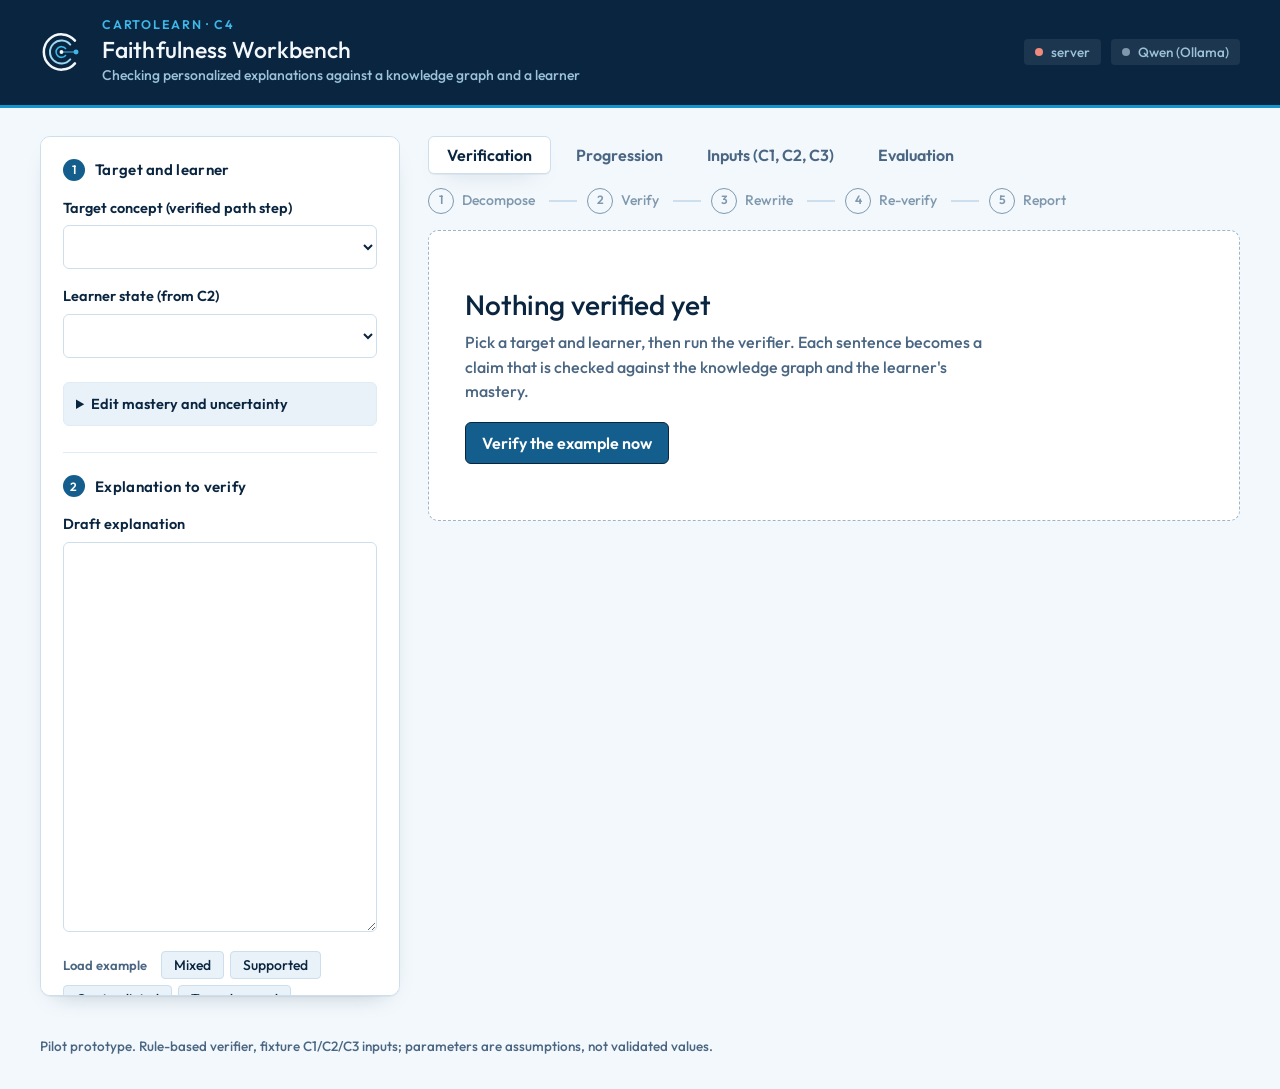
==== commit c5675ee2: "style: CartoLEARN masthead with the brand mark, app-icon favicon and Sea Blue rule The text 'C4' bad" ====
--- a/c4/web/index.html
+++ b/c4/web/index.html
@@ -4,14 +4,15 @@
   <meta charset="utf-8">
   <meta name="viewport" content="width=device-width, initial-scale=1">
   <title>C4 Faithfulness Workbench</title>
-  <link rel="icon" href="data:image/svg+xml,%3Csvg xmlns='http://www.w3.org/2000/svg' viewBox='0 0 32 32'%3E%3Crect width='32' height='32' fill='%23112347'/%3E%3Cpath d='M9 16.5l4.5 4.5L23 11' fill='none' stroke='white' stroke-width='3'/%3E%3C/svg%3E">
+  <link rel="icon" type="image/png" href="brand/app-icon.png">
   <link rel="stylesheet" href="styles.css">
 </head>
 <body>
   <header class="topbar">
     <div class="brand">
-      <span class="brand-mark" aria-hidden="true">C4</span>
+      <img class="brand-mark" src="brand/mark-light.svg" alt="" width="46" height="46">
       <div>
+        <span class="eyebrow">CartoLEARN &middot; C4</span>
         <h1>Faithfulness Workbench</h1>
         <p>Checking personalized explanations against a knowledge graph and a learner</p>
       </div>
@@ -54,12 +55,10 @@
         </div>
         <div class="tools">
           <span class="tools-label">Draft with</span>
-          <button type="button" class="chipbtn" id="gen-template">Template</button>
           <button type="button" class="chipbtn" id="gen-ollama">Qwen (Ollama)</button>
         </div>
         <div class="tools">
           <span class="tools-label">Fully automatic</span>
-          <button type="button" class="chipbtn" id="auto-template" title="Draft with the template, then verify and repair in one step">Draft + verify (template)</button>
           <button type="button" class="chipbtn" id="auto-ollama" title="Draft with the local model, then verify and repair in one step">Draft + verify (Qwen)</button>
         </div>
         <details class="editor" id="prompt-box" hidden>
--- a/c4/web/styles.css
+++ b/c4/web/styles.css
@@ -1,24 +1,27 @@
-/* C4 workbench - quiet editorial theme: white paper, ink text, hairline rules. */
-/* Josefin Sans (SIL OFL 1.1, see fonts/OFL.txt), self-hosted so the demo works offline. */
+/* C4 workbench - CartoLEARN brand: Deep Navy masthead, Mist canvas, Ocean / Sea Blue accents. */
+/* Outfit (SIL OFL 1.1, see fonts/OFL-Outfit.txt), self-hosted so the demo works offline. The brand ships 500 and 600 only. */
 @font-face {
-  font-family: "Josefin Sans"; font-style: normal; font-weight: 100 700; font-display: swap;
-  src: url("fonts/JosefinSans.ttf") format("truetype");
+  font-family: "Outfit"; font-style: normal; font-weight: 500; font-display: swap;
+  src: url("fonts/Outfit-500.woff2") format("woff2");
 }
 @font-face {
-  font-family: "Josefin Sans"; font-style: italic; font-weight: 100 700; font-display: swap;
-  src: url("fonts/JosefinSans-Italic.ttf") format("truetype");
+  font-family: "Outfit"; font-style: normal; font-weight: 600; font-display: swap;
+  src: url("fonts/Outfit-600.woff2") format("woff2");
 }
 
 :root {
-  --bg: #e4e9f2; --panel: #f8fafd; --panel-2: #edf1f8; --line: #c9d3e3; --line-soft: #dde4f0;
-  --ink: #15203a; --muted: #52607c; --faint: #8592ac;
-  --head: #112347; --head-ink: #f2f5fb; --head-muted: #a9b9d8;
-  --accent: #213f8f; --accent-strong: #162f6e; --accent-soft: #d9e3f6;
-  --ok: #2b7a4b; --ok-bg: #e0f0e4; --bad: #b0382b; --bad-bg: #f8e1dc;
-  --warn: #8f6208; --warn-bg: #f6e9c8; --info: #2f5f9e; --info-bg: #dfe9f6;
-  --series-fact: #213f8f; --series-cog: #d08a1e;
-  --radius: 8px; --shadow: 0 1px 0 rgba(15, 30, 70, .06), 0 8px 20px -14px rgba(15, 30, 70, .4);
-  --font: "Josefin Sans", "Avenir Next", "Century Gothic", "Helvetica Neue", Arial, sans-serif;
+  /* brand palette */
+  --navy: #0a2540; --ocean: #135e8c; --sea: #1596cb; --shallows: #3db8e8; --mist: #f2f8fc;
+  --bg: var(--mist); --panel: #ffffff; --panel-2: #e9f2f9; --line: #cddfec; --line-soft: #e0ecf5;
+  --ink: var(--navy); --muted: #4a6682; --faint: #7f98ad;
+  --head: var(--navy); --head-ink: var(--mist); --head-muted: #9cc2da;
+  --accent: var(--ocean); --accent-strong: var(--navy); --accent-soft: #d9ecf7;
+  /* status colours stay distinct (and are always paired with a mark or label) */
+  --ok: #167a62; --ok-bg: #e0f3ee; --bad: #b2392f; --bad-bg: #fbe8e5;
+  --warn: #8a5a00; --warn-bg: #f8edcf; --info: var(--ocean); --info-bg: #dcedf8;
+  --series-fact: var(--ocean); --series-cog: #c4821a;
+  --radius: 10px; --shadow: 0 1px 0 rgba(10, 37, 64, .05), 0 10px 24px -16px rgba(10, 37, 64, .35);
+  --font: "Outfit", "Avenir Next", "Century Gothic", "Helvetica Neue", Arial, sans-serif;
 }
 * { box-sizing: border-box; }
 html { color-scheme: light; scroll-behavior: smooth; }
@@ -26,19 +29,17 @@
 h1, h2, h3, p { margin: 0; }
 button, select, textarea, input, pre, code, summary { font-family: var(--font); color: inherit; }
 button, select, textarea, input { font-size: inherit; }
-::selection { background: #f3d98b; }
+::selection { background: rgba(61, 184, 232, .35); }
 
 /* ---------- masthead ---------- */
 .topbar {
   display: flex; align-items: center; justify-content: space-between; gap: 24px;
-  padding: 18px 40px; background: var(--head); color: var(--head-ink);
+  padding: 18px 40px; background: var(--head); color: var(--head-ink); border-bottom: 3px solid var(--sea);
 }
 .brand { display: flex; align-items: center; gap: 16px; min-width: 0; }
-.brand-mark {
-  display: grid; place-items: center; width: 46px; height: 46px; border-radius: 6px;
-  background: var(--head-ink); color: var(--head); font: 700 22px/1 var(--font); letter-spacing: -.01em;
-}
-.brand h1 { font: 400 23px/1.2 var(--font); letter-spacing: .01em; }
+.brand-mark { display: block; width: 46px; height: 46px; flex: none; }
+.eyebrow { display: block; color: var(--shallows); font: 600 12.5px/1 var(--font); letter-spacing: .14em; text-transform: uppercase; margin-bottom: 5px; }
+.brand h1 { font: 500 23px/1.2 var(--font); letter-spacing: .005em; }
 .brand p { color: var(--head-muted); font-size: 14px; margin-top: 2px; }
 .status { display: flex; gap: 10px; flex-wrap: wrap; justify-content: flex-end; }
 .chip {
@@ -46,7 +47,7 @@
   font: 400 13.5px var(--font); color: var(--head-muted); background: rgba(255, 255, 255, .08);
 }
 .chip i { width: 8px; height: 8px; border-radius: 50%; background: var(--faint); }
-.chip[data-state="ok"] { color: var(--head-ink); } .chip[data-state="ok"] i { background: #6fd39a; }
+.chip[data-state="ok"] { color: var(--head-ink); } .chip[data-state="ok"] i { background: var(--shallows); }
 .chip[data-state="off"] i { background: #f08a7c; }
 
 /* ---------- layout ---------- */
@@ -72,8 +73,8 @@
   width: 100%; padding: 10px 12px; background: #fff; border: 1px solid var(--line); border-radius: 6px; outline: none;
   transition: border-color .15s, box-shadow .15s;
 }
-select:hover, textarea:hover { border-color: #a9b6cf; }
-select:focus, textarea:focus { border-color: var(--accent); box-shadow: 0 0 0 3px rgba(33, 63, 143, .2); }
+select:hover, textarea:hover { border-color: #9bb5ca; }
+select:focus, textarea:focus { border-color: var(--accent); box-shadow: 0 0 0 3px rgba(21, 150, 203, .22); }
 textarea { resize: vertical; min-height: 130px; font: 400 17px/1.55 var(--font); }
 .hint { color: var(--muted); font-size: 13.5px; margin-top: 7px; }
 .row { display: flex; gap: 10px; margin-top: 20px; }
@@ -84,7 +85,7 @@
 button:hover:not(:disabled) { border-color: var(--accent); color: var(--accent-strong); }
 button:active:not(:disabled) { transform: translateY(1px); }
 button:disabled { opacity: .5; cursor: default; }
-button:focus-visible { outline: 3px solid rgba(33, 63, 143, .45); outline-offset: 2px; }
+button:focus-visible { outline: 3px solid rgba(21, 150, 203, .55); outline-offset: 2px; }
 button.primary { background: var(--accent); color: #fff; border-color: var(--accent-strong); flex: 1; font-size: 16px; letter-spacing: .02em; }
 button.primary:hover:not(:disabled) { background: var(--accent-strong); color: #fff; }
 button.ghost { border-color: transparent; background: transparent; color: var(--muted); }
@@ -113,7 +114,7 @@
 .pipeline li:not(:last-child)::after { content: ""; display: inline-block; width: 28px; height: 1.5px; background: var(--line); margin-left: 6px; }
 .pipeline li.done { color: var(--ink); font-weight: 600; }
 .pipeline li.done::before { content: "✓"; background: var(--accent); border-color: var(--accent); color: #fff; }
-.empty { padding: 56px 36px; text-align: left; color: var(--muted); background: var(--panel); border: 1px dashed #a9b6cf; border-radius: var(--radius); }
+.empty { padding: 56px 36px; text-align: left; color: var(--muted); background: var(--panel); border: 1px dashed #9bb5ca; border-radius: var(--radius); }
 .empty h2 { font: 400 28px/1.25 var(--font); color: var(--ink); margin-bottom: 8px; }
 .empty p { max-width: 520px; margin: 0 0 18px; }
 .empty button { background: var(--accent); color: #fff; border-color: var(--accent-strong); }
@@ -122,7 +123,7 @@
 
 /* ---------- results ---------- */
 .verdict { display: flex; align-items: center; gap: 14px; padding: 14px 18px; border-radius: var(--radius); margin-bottom: 14px; border: 1px solid; }
-.verdict.ok { background: var(--ok-bg); border-color: #b5d8bf; color: #1d5a37; }
+.verdict.ok { background: var(--ok-bg); border-color: #aedbcf; color: #0f5a47; }
 .verdict.warn { background: var(--warn-bg); border-color: #e3cf97; color: var(--warn); }
 .verdict .mark { display: grid; place-items: center; width: 34px; height: 34px; border-radius: 50%; background: currentColor; flex: none; }
 .verdict .mark span { color: #fff; font-weight: 700; font-size: 18px; }
@@ -151,10 +152,10 @@
 .badges { display: flex; flex-wrap: wrap; gap: 6px; align-items: center; }
 .badge { display: inline-block; padding: 2px 9px; border-radius: 4px; background: var(--panel-2); border: 1px solid var(--line-soft); font: 400 13.5px var(--font); color: var(--muted); }
 .badge .k { margin-right: 6px; color: var(--faint); }
-.badge.ok { background: var(--ok-bg); border-color: #bfdcc7; color: var(--ok); }
+.badge.ok { background: var(--ok-bg); border-color: #b4dccf; color: var(--ok); }
 .badge.bad { background: var(--bad-bg); border-color: #ecc3bb; color: var(--bad); }
 .badge.warn { background: var(--warn-bg); border-color: #e6d4a0; color: var(--warn); }
-.badge.info { background: var(--info-bg); border-color: #c1d4e8; color: var(--info); }
+.badge.info { background: var(--info-bg); border-color: #bcd7ea; color: var(--info); }
 .evidence { margin-top: 9px; font-size: 14px; color: var(--muted); }
 .evidence b { color: var(--ink); font-weight: 600; }
 .why { margin-top: 5px; font-size: 14px; color: var(--bad); }
@@ -164,7 +165,7 @@
 .diff p { padding: 4px 10px; margin: 4px 0; border-radius: 4px; border: 0; }
 .diff .del { color: var(--bad); background: var(--bad-bg); text-decoration: line-through; text-decoration-thickness: 1px; }
 .diff .add { color: var(--ink); background: var(--ok-bg); }
-.final { padding: 16px 20px; border-radius: 6px; border: 1px solid #b5d8bf; border-left: 5px solid var(--ok); background: var(--ok-bg); font: 300 23px/1.5 var(--font); }
+.final { padding: 16px 20px; border-radius: 6px; border: 1px solid #aedbcf; border-left: 5px solid var(--ok); background: var(--ok-bg); font: 300 23px/1.5 var(--font); }
 .final.unresolved { border-color: #e3cf97; border-left-color: var(--warn); background: var(--warn-bg); }
 .notice { margin-top: 14px; display: flex; gap: 8px; flex-wrap: wrap; align-items: center; font-size: 14.5px; }
 details.json { margin: 0 0 14px; background: var(--panel); border: 1px solid var(--line); border-radius: var(--radius); box-shadow: var(--shadow); }
@@ -268,12 +269,12 @@
 .node svg { grid-row: span 2; }
 .node b { font: 600 15px/1.2 var(--font); }
 .node small { font-size: 13px; color: var(--muted); }
-.node.ok { border-color: #a9d3b6; background: var(--ok-bg); color: var(--ok); }
+.node.ok { border-color: #a6d6c9; background: var(--ok-bg); color: var(--ok); }
 .node.bad { border-color: #e3b3aa; background: var(--bad-bg); color: var(--bad); }
 .node.warn { border-color: #e1cd93; background: var(--warn-bg); color: var(--warn); }
-.node.info { border-color: #bcd0e6; background: var(--info-bg); color: var(--info); }
+.node.info { border-color: #b7d3e6; background: var(--info-bg); color: var(--info); }
 .node.target { border-color: var(--accent); background: var(--accent); color: #fff; }
-.node.target small { color: #cfdaf3; }
+.node.target small { color: #cfe6f3; }
 .node b { color: var(--ink); }
 .node.target b { color: #fff; }
 .legend { display: flex; flex-wrap: wrap; gap: 6px 18px; margin-top: 10px; font-size: 13.5px; color: var(--muted); }
@@ -284,12 +285,12 @@
 
 
 /* ---------- Bloom progression ---------- */
-:root { --series-a: #8592ac; --series-b: #d08a1e; --series-c: #213f8f; }
+:root { --series-a: #7f98ad; --series-b: #c4821a; --series-c: var(--ocean); }
 .journey { display: grid; grid-template-columns: repeat(6, minmax(0, 1fr)); gap: 6px; margin: 4px 0 12px; }
 .lvl { padding: 9px 8px 8px; border-radius: 8px; border: 1px solid var(--line); background: #fff; text-align: center; color: var(--faint); }
 .lvl b { display: block; font: 600 13px/1.2 var(--font); letter-spacing: .04em; text-transform: uppercase; }
 .lvl small { font-size: 12.5px; }
-.lvl.done { background: var(--ok-bg); border-color: #a9d3b6; color: var(--ok); }
+.lvl.done { background: var(--ok-bg); border-color: #a6d6c9; color: var(--ok); }
 .lvl.target { border: 2px solid var(--accent); background: var(--accent-soft); color: var(--accent-strong); }
 .decision { display: flex; flex-wrap: wrap; gap: 6px 10px; align-items: center; font-size: 14.5px; margin-top: 6px; }
 .qcard { margin-top: 14px; padding: 16px 18px; border-radius: var(--radius); border: 2px solid var(--accent); background: #fff; }
@@ -298,7 +299,7 @@
 .qcard .hints { margin: 8px 0 0; padding-left: 20px; color: var(--muted); font-size: 15px; }
 .answers { display: flex; flex-wrap: wrap; gap: 8px; margin-top: 14px; align-items: center; }
 .answers .lab { font-size: 13px; font-weight: 600; color: var(--muted); }
-.answers button.good { border-color: #a9d3b6; background: var(--ok-bg); color: var(--ok); }
+.answers button.good { border-color: #a6d6c9; background: var(--ok-bg); color: var(--ok); }
 .answers button.mid { border-color: #e1cd93; background: var(--warn-bg); color: var(--warn); }
 .answers button.low { border-color: #e3b3aa; background: var(--bad-bg); color: var(--bad); }
 .timeline { margin-top: 10px; }
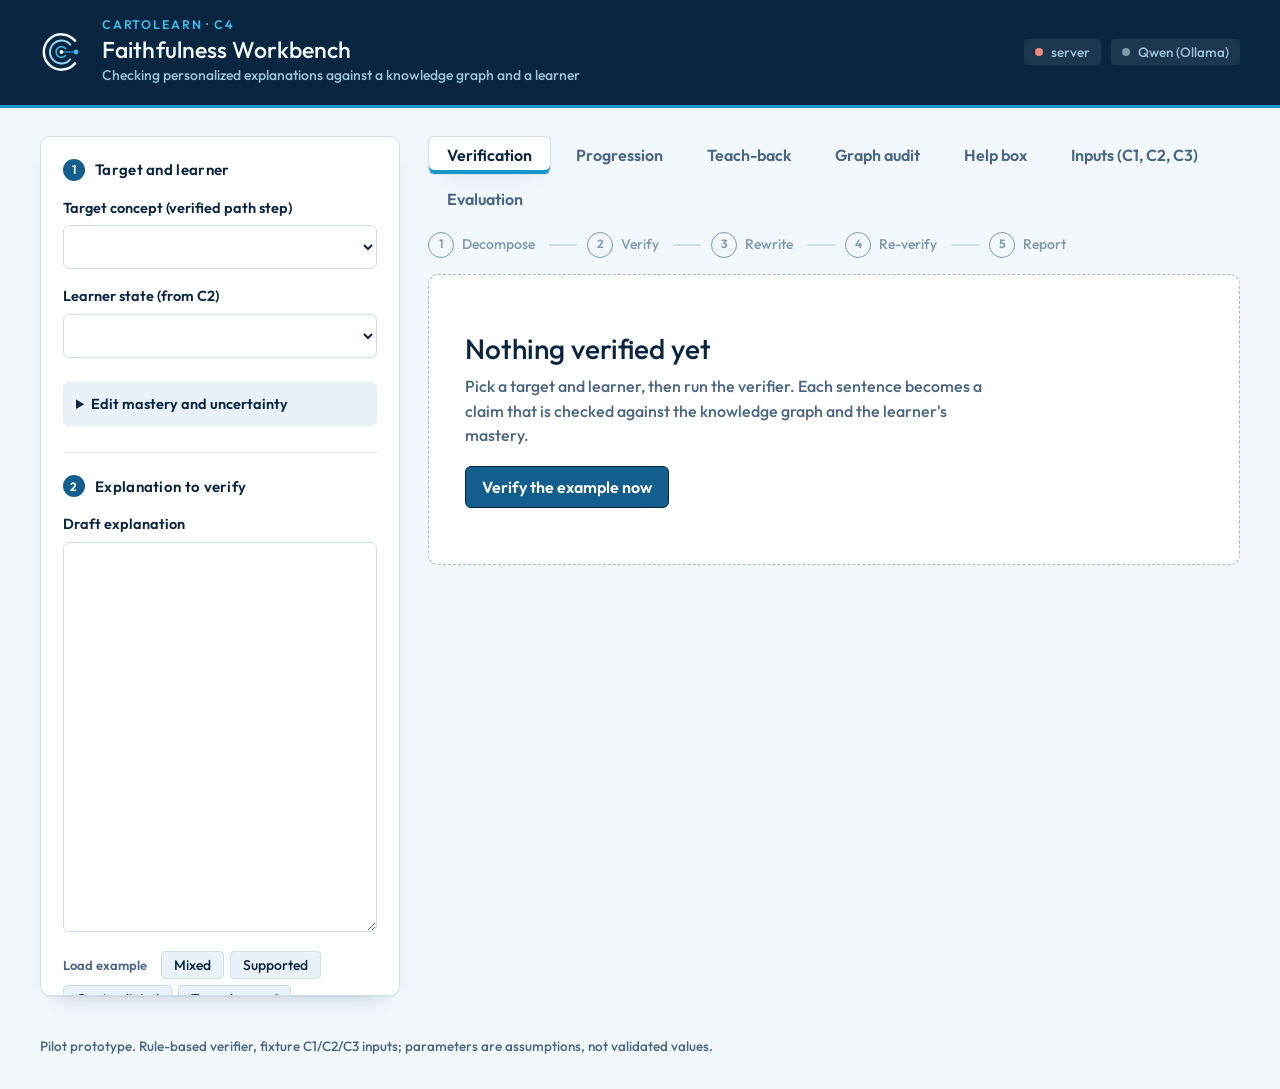
==== commit 70758894: "c4: add Teach-back, Graph audit and Help box tabs to the workbench" ====
--- a/c4/web/index.html
+++ b/c4/web/index.html
@@ -92,6 +92,9 @@
       <nav class="tabs" role="tablist">
         <button role="tab" id="tab-verify" aria-selected="true" aria-controls="view-verify">Verification</button>
         <button role="tab" id="tab-progress" aria-selected="false" aria-controls="view-progress">Progression</button>
+        <button role="tab" id="tab-teach" aria-selected="false" aria-controls="view-teach">Teach-back</button>
+        <button role="tab" id="tab-audit" aria-selected="false" aria-controls="view-audit">Graph audit</button>
+        <button role="tab" id="tab-help" aria-selected="false" aria-controls="view-help">Help box</button>
         <button role="tab" id="tab-inputs" aria-selected="false" aria-controls="view-inputs">Inputs (C1, C2, C3)</button>
         <button role="tab" id="tab-eval" aria-selected="false" aria-controls="view-eval">Evaluation</button>
       </nav>
@@ -113,6 +116,9 @@
         </div>
       </div>
       <div id="view-progress" role="tabpanel" aria-labelledby="tab-progress" hidden></div>
+      <div id="view-teach" role="tabpanel" aria-labelledby="tab-teach" hidden></div>
+      <div id="view-audit" role="tabpanel" aria-labelledby="tab-audit" hidden></div>
+      <div id="view-help" role="tabpanel" aria-labelledby="tab-help" hidden></div>
       <div id="view-inputs" role="tabpanel" aria-labelledby="tab-inputs" hidden></div>
       <div id="view-eval" role="tabpanel" aria-labelledby="tab-eval" hidden></div>
     </section>
--- a/c4/web/styles.css
+++ b/c4/web/styles.css
@@ -100,7 +100,7 @@
   border: 1px solid transparent; border-radius: 6px; background: transparent; color: var(--muted); padding: 8px 18px;
 }
 .tabs button:hover { background: rgba(255, 255, 255, .5); border-color: transparent; color: var(--ink); }
-.tabs button[aria-selected="true"] { background: var(--panel); border-color: var(--line); color: var(--accent-strong); box-shadow: var(--shadow); }
+.tabs button[aria-selected="true"] { background: var(--panel); border-color: var(--line); border-bottom-color: var(--sea); box-shadow: inset 0 -3px 0 var(--sea), var(--shadow); color: var(--accent-strong); }
 #view-verify, #view-eval, #view-progress { padding: 0; }
 .pipeline { display: flex; flex-wrap: wrap; list-style: none; margin: 0 0 16px; padding: 0; font-size: 14px; counter-reset: stage; }
 .pipeline li { counter-increment: stage; display: flex; align-items: center; gap: 8px; color: var(--faint); }
@@ -130,7 +130,7 @@
 .verdict strong { display: block; font: 600 18px/1.3 var(--font); }
 .verdict small { font-size: 14px; opacity: .9; }
 .tiles { display: grid; grid-template-columns: repeat(3, minmax(0, 1fr)); gap: 12px; margin: 0 0 14px; border: 0; }
-.tile { padding: 14px 18px 15px; border-left-width: 1px; }
+.tile { padding: 14px 18px 15px; border-left-width: 1px; border-top: 3px solid var(--shallows); }
 .tile:nth-child(3n + 1) { padding-left: 18px; }
 .tile .label { font-size: 13px; color: var(--muted); font-weight: 600; letter-spacing: .04em; text-transform: uppercase; }
 .tile .value { font: 300 34px/1.15 var(--font); margin-top: 4px; font-variant-numeric: tabular-nums; }
@@ -318,3 +318,7 @@
 .legend i.a { background: var(--series-a); } .legend i.b { background: var(--series-b); } .legend i.c { background: var(--series-c); }
 .legend i.d { background: var(--ok); } .legend i.t { background: var(--series-c); opacity: .55; }
 @media (max-width: 920px) { .journey { grid-template-columns: repeat(3, minmax(0, 1fr)); } }
+
+/* teach-back, audit and help tabs */
+.block pre.mono { margin: 8px 0 0; padding: 12px 14px; background: var(--panel-2); border: 1px solid var(--line-soft); border-radius: 6px; font: 13.5px/1.5 ui-monospace, Menlo, monospace; white-space: pre-wrap; overflow-wrap: anywhere; }
+.tabs { flex-wrap: wrap; }
